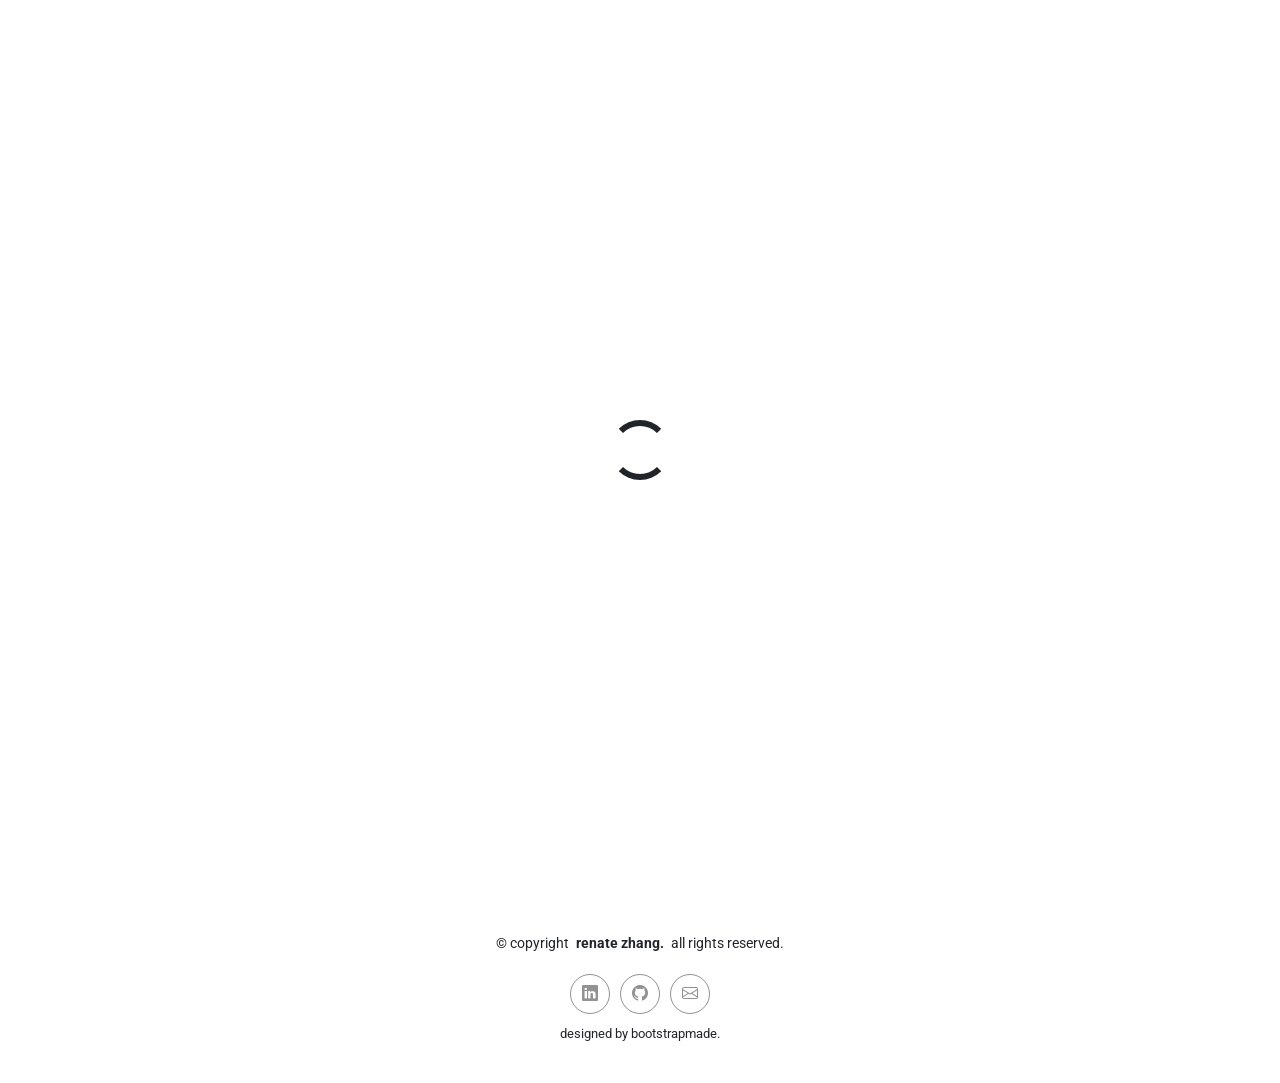
==== about.html @ 16c7cffd "removed unused logos" ====
<!DOCTYPE html>
<html lang="en">

<head>
  <meta charset="utf-8">
  <meta content="width=device-width, initial-scale=1.0" name="viewport">
  <title>about me.</title>
  <meta name="description" content="">
  <meta name="keywords" content="">

  <!-- Favicons -->
  <link href="assets/img/logo.png" rel="icon">

  <!-- Fonts -->
  <link href="https://fonts.googleapis.com" rel="preconnect">
  <link href="https://fonts.gstatic.com" rel="preconnect" crossorigin>
  <link
    href="https://fonts.googleapis.com/css2?family=Roboto:ital,wght@0,100;0,300;0,400;0,500;0,700;0,900;1,100;1,300;1,400;1,500;1,700;1,900&family=Lato:ital,wght@0,100;0,300;0,400;0,700;0,900;1,100;1,300;1,400;1,700;1,900&display=swap"
    rel="stylesheet">

  <!-- Vendor CSS Files -->
  <link href="assets/vendor/bootstrap/css/bootstrap.min.css" rel="stylesheet">
  <link href="assets/vendor/bootstrap-icons/bootstrap-icons.css" rel="stylesheet">
  <link href="assets/vendor/aos/aos.css" rel="stylesheet">
  <link href="assets/vendor/swiper/swiper-bundle.min.css" rel="stylesheet">
  <link href="assets/vendor/glightbox/css/glightbox.min.css" rel="stylesheet">

  <!-- Main CSS File -->
  <link href="assets/css/main.css" rel="stylesheet">

  <!-- =======================================================
  * Template Name: Active
  * Template URL: https://bootstrapmade.com/active-bootstrap-website-template/
  * Updated: Aug 07 2024 with Bootstrap v5.3.3
  * Author: BootstrapMade.com
  * License: https://bootstrapmade.com/license/
  ======================================================== -->
</head>

<body class="about-page">

  <header id="header" class="header d-flex align-items-center sticky-top">
    <div class="container-fluid container-xl position-relative d-flex align-items-center justify-content-between">

      <a href="index.html" class="logo d-flex align-items-center">
        <!-- Uncomment the line below if you also wish to use an image logo -->
        <img src="assets/img/logo.svg" alt="logo">
        <h1 class="sitename">renate zhang.</h1>
      </a>

      <nav id="navmenu" class="navmenu">
        <ul>
          <li><a href="index.html">portfolio.</a></li>
          <li><a href="about.html" class="active">about me.</a></li>
        </ul>
        <i class="mobile-nav-toggle d-xl-none bi bi-list"></i>
      </nav>

    </div>
  </header>


  <main class="main">

    <!-- About 2 Section -->
    <section id="about-2" class="about-2 section">

      <div class="container">
        <div class="content">
          <div class="row justify-content-center">
            <div class="col-sm-12 col-md-5 col-lg-4 col-xl-4 order-lg-2 offset-xl-1 mb-4">
              <div class="img-wrap text-center text-md-left" data-aos="fade-up" data-aos-delay="100">
                <div class="img">
                  <img src="assets/img/me.jpeg" alt="circle image" class="img-fluid">
                </div>
              </div>
            </div>

            <div class="offset-md-0 offset-lg-1 col-sm-12 col-md-5 col-lg-5 col-xl-4" data-aos="fade-up">
              <div class="px-3">
                <span class="content-subtitle"></span>
                <h2 class="content-title text-start">
                  about me.
                </h2>
                <p class="lead">
                  Hi, I am Renate Zhang.
                </p>
                <p>
                  I am a Master of Science student of
                  <a href="https://informatics.tuwien.ac.at/master/media-and-human-centered-computing/" target="_blank"
                    rel="noopener noreferrer">Media and Human-Centered Compuing </a>
                  at the
                  <a href="https://www.tuwien.at/" target="_blank" rel="noopener noreferrer">Technical University of
                    Vienna </a>
                  .
                </p>
                <p class="mb-3">
                  My
                  <a href="./assets/pdf/bachelor_thesis.pdf" download="bachelor_thesis_zhang" target="_blank"
                    rel="noopener noreferrer">bachelor's thesis </a>
                  explores the use of different locomotion techniques in virtual reality, such as walking, steering and
                  teleportation.
                  Currently I am working on my master's thesis
                  <a href="https://www.vr.tuwien.ac.at/topics/immersive-real-time-language-translator-for-augmented-reality/"
                    target="_blank" rel="noopener noreferrer">"Immersive Real-Time Language Translator for Augmented
                    Reality" </a>
                  .
                </p>
                <p>
                  <u>Email</u>: 
                  <a href="mailto: renate.zhang@outlook.com"
                    target="_blank" rel="noopener noreferrer">renate.zhang@outlook.com</a>
                </p>
                <p>
                  <u>LinkedIn</u>: 
                  <a href="https://www.linkedin.com/in/renate-zhang/"
                    target="_blank" rel="noopener noreferrer">Renate Zhang</a>
                </p>
                <p>
                  <u> GitHub</u>: 
                  <a href="https://github.com/basicasian"
                    target="_blank" rel="noopener noreferrer">basicasian</a>
                 </p>
                <p class="mt-5">
                  <a href="./assets/pdf/cv_zhang.pdf" download="cv_zhang" target="_blank" rel="noopener noreferrer"
                    class="btn-get-started">full resume</a>
                </p>
              </div>
            </div>
          </div>
        </div>
      </div>
    </section><!-- /About 2 Section -->


  </main>

  <footer id="footer" class="footer">

    <div class="container">
      <div class="copyright text-center ">
        <p>© <span>copyright</span> <strong class="px-1 sitename">renate zhang.</strong> <span>all rights
            reserved.</span></p>
      </div>
      <div class="social-links d-flex justify-content-center">
        <a href="https://www.linkedin.com/in/renate-zhang/"><i class="bi bi-linkedin"></i></a>
        <a href="https://github.com/basicasian"><i class="bi bi-github"></i></a>
        <a href="mailto: renate.zhang@outlook.com"><i class="bi bi-envelope"></i></a>
      </div>
      <div class="credits">
        <!-- All the links in the footer should remain intact. -->
        <!-- You can delete the links only if you've purchased the pro version. -->
        <!-- Licensing information: https://bootstrapmade.com/license/ -->
        <!-- Purchase the pro version with working PHP/AJAX contact form: [buy-url] -->
        designed by <a href="https://bootstrapmade.com/">bootstrapmade.</a>
      </div>
    </div>

  </footer>

  <!-- Scroll Top -->
  <a href="#" id="scroll-top" class="scroll-top d-flex align-items-center justify-content-center"><i
      class="bi bi-arrow-up-short"></i></a>

  <!-- Preloader -->
  <div id="preloader"></div>

  <!-- Vendor JS Files -->
  <script src="assets/vendor/bootstrap/js/bootstrap.bundle.min.js"></script>
  <script src="assets/vendor/php-email-form/validate.js"></script>
  <script src="assets/vendor/aos/aos.js"></script>
  <script src="assets/vendor/swiper/swiper-bundle.min.js"></script>
  <script src="assets/vendor/purecounter/purecounter_vanilla.js"></script>
  <script src="assets/vendor/glightbox/js/glightbox.min.js"></script>
  <script src="assets/vendor/imagesloaded/imagesloaded.pkgd.min.js"></script>
  <script src="assets/vendor/isotope-layout/isotope.pkgd.min.js"></script>

  <!-- Main JS File -->
  <script src="assets/js/main.js"></script>

</body>

</html>
---- assets/css/main.css ----
/**
* Template Name: Active
* Template URL: https://bootstrapmade.com/active-bootstrap-website-template/
* Updated: Aug 07 2024 with Bootstrap v5.3.3
* Author: BootstrapMade.com
* License: https://bootstrapmade.com/license/
*/

/*--------------------------------------------------------------
# Font & Color Variables
# Help: https://bootstrapmade.com/color-system/
--------------------------------------------------------------*/
/* Fonts */
:root {
  --default-font: "Roboto",  system-ui, -apple-system, "Segoe UI", Roboto, "Helvetica Neue", Arial, "Noto Sans", "Liberation Sans", sans-serif, "Apple Color Emoji", "Segoe UI Emoji", "Segoe UI Symbol", "Noto Color Emoji";
  --heading-font: "Roboto",  sans-serif;
  --nav-font: "Lato",  sans-serif;
}

/* Global Colors - The following color variables are used throughout the website. Updating them here will change the color scheme of the entire website */
:root { 
  --background-color: #ffffff; /* Background color for the entire website, including individual sections */
  --default-color: #212529; /* Default color used for the majority of the text content across the entire website */
  --heading-color: #000000; /* Color for headings, subheadings and title throughout the website */
  --accent-color: #212529; /* Accent color that represents your brand on the website. It's used for buttons, links, and other elements that need to stand out */
  --surface-color: #ffffff; /* The surface color is used as a background of boxed elements within sections, such as cards, icon boxes, or other elements that require a visual separation from the global background. */
  --contrast-color: #ffffff; /* Contrast color for text, ensuring readability against backgrounds of accent, heading, or default colors. */
}

/* Nav Menu Colors - The following color variables are used specifically for the navigation menu. They are separate from the global colors to allow for more customization options */
:root {
  --nav-color: #212529;  /* The default color of the main navmenu links */
  --nav-hover-color: #212529; /* Applied to main navmenu links when they are hovered over or active */
  --nav-mobile-background-color: #ffffff; /* Used as the background color for mobile navigation menu */
  --nav-dropdown-background-color: #ffffff; /* Used as the background color for dropdown items that appear when hovering over primary navigation items */
  --nav-dropdown-color: #212529; /* Used for navigation links of the dropdown items in the navigation menu. */
  --nav-dropdown-hover-color: #212529; /* Similar to --nav-hover-color, this color is applied to dropdown navigation links when they are hovered over. */
}

/* Color Presets - These classes override global colors when applied to any section or element, providing reuse of the sam color scheme. */

.light-background {
  --background-color: #f3f4f4;
  --surface-color: #ffffff;
}

.dark-background {
  --background-color: #060606;
  --default-color: #ffffff;
  --heading-color: #ffffff;
  --surface-color: #252525;
  --contrast-color: #ffffff;
}

/* Smooth scroll */
:root {
  scroll-behavior: smooth;
}

/*--------------------------------------------------------------
# General Styling & Shared Classes
--------------------------------------------------------------*/
body {
  color: var(--default-color);
  background-color: var(--background-color);
  font-family: var(--default-font);
}

a {
  color: var(--accent-color);
  text-decoration: none;
  transition: 0.3s;
}

a:hover {
  color: color-mix(in srgb, var(--accent-color), transparent 40%);
  text-decoration: none;
}

h1,
h2,
h3,
h4,
h5,
h6 {
  color: var(--heading-color);
  font-family: var(--heading-font);
}

/* PHP Email Form Messages
------------------------------*/
.php-email-form .error-message {
  display: none;
  background: #df1529;
  color: #ffffff;
  text-align: left;
  padding: 15px;
  margin-bottom: 24px;
  font-weight: 600;
}

.php-email-form .sent-message {
  display: none;
  color: #ffffff;
  background: #059652;
  text-align: center;
  padding: 15px;
  margin-bottom: 24px;
  font-weight: 600;
}

.php-email-form .loading {
  display: none;
  background: var(--surface-color);
  text-align: center;
  padding: 15px;
  margin-bottom: 24px;
}

.php-email-form .loading:before {
  content: "";
  display: inline-block;
  border-radius: 50%;
  width: 24px;
  height: 24px;
  margin: 0 10px -6px 0;
  border: 3px solid var(--accent-color);
  border-top-color: var(--surface-color);
  animation: php-email-form-loading 1s linear infinite;
}

@keyframes php-email-form-loading {
  0% {
    transform: rotate(0deg);
  }

  100% {
    transform: rotate(360deg);
  }
}

/*--------------------------------------------------------------
# Global Header
--------------------------------------------------------------*/
.header {
  color: var(--default-color);
  background-color: var(--background-color);
  padding: 10px 0;
  transition: all 0.5s;
  z-index: 997;
}

.header .logo {
  line-height: 1;
}

.header .logo img {
  max-height: 50px;
}

.header .logo h1 {
  font-size: 30px;
  margin: 0;
  font-weight: 300;
  color: var(--heading-color);
}

.scrolled .header {
  box-shadow: 0px 0 18px rgba(0, 0, 0, 0.1);
}

/*--------------------------------------------------------------
# Navigation Menu
--------------------------------------------------------------*/
/* Navmenu - Desktop */
@media (min-width: 1200px) {
  .navmenu {
    padding: 0;
  }

  .navmenu ul {
    margin: 0;
    padding: 0;
    display: flex;
    list-style: none;
    align-items: center;
  }

  .navmenu li {
    position: relative;
  }

  .navmenu a,
  .navmenu a:focus {
    color: var(--nav-color);
    padding: 18px 15px;
    font-size: 16px;
    font-family: var(--nav-font);
    font-weight: 400;
    display: flex;
    align-items: center;
    justify-content: space-between;
    white-space: nowrap;
    transition: 0.3s;
  }

  .navmenu a i,
  .navmenu a:focus i {
    font-size: 12px;
    line-height: 0;
    margin-left: 5px;
    transition: 0.3s;
  }

  .navmenu li:last-child a {
    padding-right: 0;
  }

  .navmenu li:hover>a,
  .navmenu .active,
  .navmenu .active:focus {
    color: var(--nav-hover-color);
  }

  .navmenu .dropdown ul {
    margin: 0;
    padding: 10px 0;
    background: var(--nav-dropdown-background-color);
    display: block;
    position: absolute;
    visibility: hidden;
    left: 14px;
    top: 130%;
    opacity: 0;
    transition: 0.3s;
    border-radius: 4px;
    z-index: 99;
    box-shadow: 0px 0px 30px rgba(0, 0, 0, 0.1);
  }

  .navmenu .dropdown ul li {
    min-width: 200px;
  }

  .navmenu .dropdown ul a {
    padding: 10px 20px;
    font-size: 15px;
    text-transform: none;
    color: var(--nav-dropdown-color);
  }

  .navmenu .dropdown ul a i {
    font-size: 12px;
  }

  .navmenu .dropdown ul a:hover,
  .navmenu .dropdown ul .active:hover,
  .navmenu .dropdown ul li:hover>a {
    color: var(--nav-dropdown-hover-color);
  }

  .navmenu .dropdown:hover>ul {
    opacity: 1;
    top: 100%;
    visibility: visible;
  }

  .navmenu .dropdown .dropdown ul {
    top: 0;
    left: -90%;
    visibility: hidden;
  }

  .navmenu .dropdown .dropdown:hover>ul {
    opacity: 1;
    top: 0;
    left: -100%;
    visibility: visible;
  }
}

/* Navmenu - Mobile */
@media (max-width: 1199px) {
  .mobile-nav-toggle {
    color: var(--nav-color);
    font-size: 28px;
    line-height: 0;
    margin-right: 10px;
    cursor: pointer;
    transition: color 0.3s;
  }

  .navmenu {
    padding: 0;
    z-index: 9997;
  }

  .navmenu ul {
    display: none;
    list-style: none;
    position: absolute;
    inset: 60px 20px 20px 20px;
    padding: 10px 0;
    margin: 0;
    border-radius: 6px;
    background-color: var(--nav-mobile-background-color);
    overflow-y: auto;
    transition: 0.3s;
    z-index: 9998;
    box-shadow: 0px 0px 30px rgba(0, 0, 0, 0.1);
  }

  .navmenu a,
  .navmenu a:focus {
    color: var(--nav-color);
    padding: 10px 20px;
    font-family: var(--nav-font);
    font-size: 17px;
    font-weight: 500;
    display: flex;
    align-items: center;
    justify-content: space-between;
    white-space: nowrap;
    transition: 0.3s;
  }

  .navmenu a i,
  .navmenu a:focus i {
    font-size: 12px;
    line-height: 0;
    margin-left: 5px;
    width: 30px;
    height: 30px;
    display: flex;
    align-items: center;
    justify-content: center;
    border-radius: 50%;
    transition: 0.3s;
    background-color: color-mix(in srgb, var(--accent-color), transparent 90%);
  }

  .navmenu a i:hover,
  .navmenu a:focus i:hover {
    background-color: var(--accent-color);
    color: var(--contrast-color);
  }

  .navmenu a:hover,
  .navmenu .active,
  .navmenu .active:focus {
    color: var(--nav-hover-color);
  }

  .navmenu .active i,
  .navmenu .active:focus i {
    background-color: var(--accent-color);
    color: var(--contrast-color);
    transform: rotate(180deg);
  }

  .navmenu .dropdown ul {
    position: static;
    display: none;
    z-index: 99;
    padding: 10px 0;
    margin: 10px 20px;
    background-color: var(--nav-dropdown-background-color);
    border: 1px solid color-mix(in srgb, var(--default-color), transparent 90%);
    box-shadow: none;
    transition: all 0.5s ease-in-out;
  }

  .navmenu .dropdown ul ul {
    background-color: rgba(33, 37, 41, 0.1);
  }

  .navmenu .dropdown ul a {
    color: var(--nav-dropdown-color);
  }

  .navmenu .dropdown ul a:hover,
  .navmenu .dropdown ul .active:hover,
  .navmenu .dropdown ul li:hover>a {
    color: var(--nav-dropdown-hover-color);
  }

  .navmenu .dropdown>.dropdown-active {
    display: block;
    background-color: rgba(33, 37, 41, 0.03);
  }

  .mobile-nav-active {
    overflow: hidden;
  }

  .mobile-nav-active .mobile-nav-toggle {
    color: #fff;
    position: absolute;
    font-size: 32px;
    top: 15px;
    right: 15px;
    margin-right: 0;
    z-index: 9999;
  }

  .mobile-nav-active .navmenu {
    position: fixed;
    overflow: hidden;
    inset: 0;
    background: rgba(33, 37, 41, 0.8);
    transition: 0.3s;
  }

  .mobile-nav-active .navmenu>ul {
    display: block;
  }
}

/*--------------------------------------------------------------
# Global Footer
--------------------------------------------------------------*/
.footer {
  color: var(--default-color);
  background-color: var(--background-color);
  font-size: 14px;
  padding: 40px 0;
  position: relative;
}

.footer .copyright p {
  margin-bottom: 0;
}

.footer .social-links {
  margin-top: 20px;
}

.footer .social-links a {
  display: flex;
  align-items: center;
  justify-content: center;
  width: 40px;
  height: 40px;
  border-radius: 50%;
  border: 1px solid color-mix(in srgb, var(--default-color), transparent 50%);
  font-size: 16px;
  color: color-mix(in srgb, var(--default-color), transparent 50%);
  margin: 0 5px;
  transition: 0.3s;
}

.footer .social-links a:hover {
  color: var(--accent-color);
  border-color: var(--accent-color);
}

.footer .credits {
  margin-top: 10px;
  font-size: 13px;
  text-align: center;
}

/*--------------------------------------------------------------
# Preloader
--------------------------------------------------------------*/
#preloader {
  position: fixed;
  inset: 0;
  z-index: 999999;
  overflow: hidden;
  background: var(--background-color);
  transition: all 0.6s ease-out;
}

#preloader:before {
  content: "";
  position: fixed;
  top: calc(50% - 30px);
  left: calc(50% - 30px);
  border: 6px solid #ffffff;
  border-color: var(--accent-color) transparent var(--accent-color) transparent;
  border-radius: 50%;
  width: 60px;
  height: 60px;
  animation: animate-preloader 1.5s linear infinite;
}

@keyframes animate-preloader {
  0% {
    transform: rotate(0deg);
  }

  100% {
    transform: rotate(360deg);
  }
}

/*--------------------------------------------------------------
# Scroll Top Button
--------------------------------------------------------------*/
.scroll-top {
  position: fixed;
  visibility: hidden;
  opacity: 0;
  right: 15px;
  bottom: 15px;
  z-index: 99999;
  background-color: var(--accent-color);
  width: 40px;
  height: 40px;
  border-radius: 4px;
  transition: all 0.4s;
}

.scroll-top i {
  font-size: 24px;
  color: var(--contrast-color);
  line-height: 0;
}

.scroll-top:hover {
  background-color: color-mix(in srgb, var(--accent-color), transparent 20%);
  color: var(--contrast-color);
}

.scroll-top.active {
  visibility: visible;
  opacity: 1;
}

/*--------------------------------------------------------------
# Disable aos animation delay on mobile devices
--------------------------------------------------------------*/
@media screen and (max-width: 768px) {
  [data-aos-delay] {
    transition-delay: 0 !important;
  }
}

/*--------------------------------------------------------------
# Global Page Titles & Breadcrumbs
--------------------------------------------------------------*/
.page-title {
  color: var(--default-color);
  background-color: var(--background-color);
  padding: 20px 0;
  position: relative;
}

.page-title h1 {
  font-size: 24px;
  font-weight: 300;
  margin: 0 0 5px 0;
}

.page-title .breadcrumbs ol {
  display: flex;
  flex-wrap: wrap;
  list-style: none;
  padding: 0;
  margin: 0;
  font-size: 14px;
  font-weight: 400;
}

.page-title .breadcrumbs ol li+li {
  padding-left: 10px;
}

.page-title .breadcrumbs ol li+li::before {
  content: "/";
  display: inline-block;
  padding-right: 10px;
  color: color-mix(in srgb, var(--default-color), transparent 70%);
}

/*--------------------------------------------------------------
# Global Sections
--------------------------------------------------------------*/
section,
.section {
  color: var(--default-color);
  background-color: var(--background-color);
  padding: 60px 0;
  scroll-margin-top: 100px;
  overflow: clip;
}

@media (max-width: 1199px) {

  section,
  .section {
    scroll-margin-top: 66px;
  }
}

/*--------------------------------------------------------------
# Global Section Titles
--------------------------------------------------------------*/
.section-title {
  text-align: center;
  padding-bottom: 60px;
  position: relative;
}

.section-title h2 {
  font-size: 22px;
  font-weight: 500;
  margin-bottom: 0;
}

.section-title p {
  font-size: 15px;
  margin-bottom: 10px;
}

/*--------------------------------------------------------------
# About Section
--------------------------------------------------------------*/
.about .btn-get-started {
  background-color: var(--accent-color);
  color: var(--contrast-color);
  border-radius: 30px;
  padding: 8px 30px;
  border: 2px solid transparent;
  transition: 0.3s all ease-in-out;
  font-size: 14px;
}

.about .btn-get-started:hover {
  border-color: var(--accent-color);
  background-color: transparent;
  color: var(--accent-color);
}

.about h1 {
  color: var(--heading-color);
  font-size: 30px;
}

.about p {
  line-height: 1.7;
  color: var(--default-color);
}

.about .swiper-pagination {
  position: absolute;
  bottom: 30px;
}

.about .swiper-pagination .swiper-pagination-bullet {
  margin: 0 5px;
  background: #ffffff;
  opacity: 0.3;
}

.about .swiper-pagination .swiper-pagination-bullet.swiper-pagination-bullet-active {
  background: var(--accent-color);
  opacity: 1;
}

.about .section-subtitle {
  font-size: 15px;
  margin-bottom: 10px;
  display: block;
  color: var(--default-color);
}

/*--------------------------------------------------------------
# About 2 Section
--------------------------------------------------------------*/
.about-2 .content {
  background-color: var(--surface-color);
  padding-top: 50px;
  padding-bottom: 50px;
}

.about-2 .content-subtitle {
  font-size: 15px;
  margin-bottom: 10px;
  display: block;
  color: var(--default-color);
}

.about-2 .content-title {
  color: var(--heading-color);
  font-size: 22px;
  margin-bottom: 30px;
}

.about-2 p {
  line-height: 1.7;
  color: var(--default-color);
}

.about-2 .btn-get-started {
  background-color: var(--accent-color);
  color: var(--contrast-color);
  border-radius: 30px;
  padding: 8px 30px;
  border: 2px solid transparent;
  transition: 0.3s all ease-in-out;
  font-size: 14px;
}

.about-2 .btn-get-started:hover {
  border-color: var(--accent-color);
  background-color: transparent;
  color: var(--accent-color);
}

.about-2 .lead {
  line-height: 1.6;
  font-size: 18px;
  font-weight: normal;
  color: var(--default-color);
}

/*--------------------------------------------------------------
# Services Section
--------------------------------------------------------------*/
.services {
  padding-top: 60px;
  padding-bottom: 60px;
}

.services .services-item .services-icon {
  color: var(--accent-color);
  margin-bottom: 20px;
}

.services .services-item .services-icon i {
  font-size: 48px;
}

.services .services-item h3 {
  font-size: 17px;
  font-weight: 400;
  color: var(--heading-color);
}

/*--------------------------------------------------------------
# Stats Section
--------------------------------------------------------------*/
.stats {
  padding-top: 60px;
}

.stats .content-subtitle {
  font-size: 15px;
  margin-bottom: 10px;
  display: block;
  color: var(--default-color);
}

.stats .lead {
  line-height: 1.6;
  font-size: 18px;
  font-weight: normal;
  color: var(--default-color);
}

.stats .content-title {
  color: var(--heading-color);
  font-size: 22px;
  margin-bottom: 30px;
}

.stats p {
  line-height: 1.7;
  color: var(--default-color);
}

.stats .btn-get-started {
  background-color: var(--accent-color);
  color: var(--contrast-color);
  border-radius: 30px;
  padding: 8px 30px;
  border: 2px solid transparent;
  transition: 0.3s all ease-in-out;
  font-size: 14px;
}

.stats .btn-get-started:hover {
  border-color: var(--accent-color);
  background-color: transparent;
  color: var(--accent-color);
}

.stats .count-numbers .number {
  font-size: 1.8rem;
  color: var(--heading-color);
  position: relative;
  display: block;
  padding-bottom: 7px;
  margin-bottom: 10px;
}

.stats .count-numbers .number:after {
  content: "";
  left: 0;
  bottom: 0;
  position: absolute;
  width: 20px;
  height: 2px;
  background: var(--accent-color);
}

/*--------------------------------------------------------------
# Blog Posts Section
--------------------------------------------------------------*/
.blog-posts .title-wrap {
  padding-bottom: 30px;
}

.blog-posts .content-subtitle {
  font-size: 15px;
  margin-bottom: 10px;
  display: block;
  color: var(--default-color);
}

.blog-posts .content-title {
  color: var(--heading-color);
  font-size: 22px;
  margin-bottom: 30px;
}

.blog-posts .post-entry .thumb {
  margin-bottom: 20px;
}

.blog-posts .post-entry .thumb img {
  transition: 0.3s all ease;
}

.blog-posts .post-entry .thumb:hover img {
  opacity: 0.8;
}

.blog-posts .post-entry .meta {
  font-size: 12px;
  margin-bottom: 20px;
}

.blog-posts .post-entry .meta .cat {
  text-transform: uppercase;
  font-weight: normal;
  color: var(--heading-color);
}

.blog-posts .post-entry .meta .date {
  color: color-mix(in srgb, var(--default-color), transparent 25%);
}

.blog-posts .post-entry .post-content {
  padding-left: 30px;
  padding-right: 30px;
}

.blog-posts .post-entry .post-content h3 {
  font-size: 18px;
  line-height: 1.2;
}

.blog-posts .post-entry .post-content h3 a {
  color: var(--heading-color);
}

.blog-posts .post-entry .post-content h3 a:hover {
  color: var(--accent-color);
}

.blog-posts .author .pic {
  flex: 0 0 50px;
  margin-right: 20px;
}

.blog-posts .author .author-name {
  line-height: 1.3;
}

.blog-posts .author .author-name strong {
  color: var(--heading-color);
  font-weight: normal;
}

.blog-posts .author .author-name span {
  font-size: 14px;
  color: color-mix(in srgb, var(--default-color), transparent 25%);
}

/*--------------------------------------------------------------
# Tabs Section
--------------------------------------------------------------*/
.tabs .service-item .service-icon {
  display: flex;
  align-items: center;
  justify-content: center;
  width: 40px;
  height: 40px;
  flex: 0 0 40px;
  border-radius: 4px;
  position: relative;
  color: var(--accent-color);
  background-color: color-mix(in srgb, var(--default-color), transparent 95%);
  margin-right: 20px;
  font-size: 16px;
}

.tabs .service-item .service-contents h3 {
  font-size: 16px;
  color: var(--heading-color);
}

.tabs .service-item.link {
  padding: 20px;
  margin-bottom: 10px;
  border-radius: 7px;
}

.tabs .service-item.link .service-contents {
  color: var(--default-color);
}

.tabs .service-item.link .service-contents *:last-child {
  margin-bottom: 0;
}

.tabs .service-item.link:hover {
  background: color-mix(in srgb, var(--default-color), transparent 96%);
}

.tabs .service-item.link:hover .service-icon {
  background-color: color-mix(in srgb, var(--default-color), transparent 90%);
  color: var(--default-color);
}

.tabs .service-item.link.active {
  background: var(--surface-color);
}

.tabs .service-item.link.active .service-icon {
  background-color: var(--accent-color);
  color: var(--contrast-color);
}

/*--------------------------------------------------------------
# Services 2 Section
--------------------------------------------------------------*/
.services-2 .content-subtitle {
  font-size: 15px;
  margin-bottom: 10px;
  display: block;
  color: var(--default-color);
}

.services-2 .content-title {
  color: var(--heading-color);
  font-size: 22px;
  margin-bottom: 30px;
}

.services-2 p {
  line-height: 1.7;
  color: var(--default-color);
}

.services-2 .lead {
  line-height: 1.6;
  font-size: 18px;
  font-weight: normal;
  color: var(--default-color);
}

.services-2 .btn-get-started {
  background-color: var(--accent-color);
  color: var(--contrast-color);
  border-radius: 30px;
  padding: 8px 30px;
  border: 2px solid transparent;
  transition: 0.3s all ease-in-out;
  font-size: 14px;
}

.services-2 .btn-get-started:hover {
  border-color: var(--accent-color);
  background-color: transparent;
  color: var(--accent-color);
}

.services-2 .services-item .services-icon {
  color: var(--accent-color);
  margin-bottom: 20px;
}

.services-2 .services-item .services-icon i {
  font-size: 48px;
}

.services-2 .services-item h3 {
  font-size: 17px;
  font-weight: 400;
  color: var(--heading-color);
}

/*--------------------------------------------------------------
# Pricing Section
--------------------------------------------------------------*/
.pricing .pricing-item {
  background-color: var(--surface-color);
  box-shadow: 0px 5px 90px rgba(0, 0, 0, 0.1);
  padding: 40px 20px;
  text-align: center;
  border-radius: 8px;
  position: relative;
  overflow: hidden;
}

.pricing .pricing-item h3 {
  padding: 15px;
  margin-top: 15px;
  font-size: 18px;
  font-weight: 600;
}

.pricing .pricing-item h4 {
  color: var(--accent-color);
  font-size: 42px;
  font-family: var(--default-font);
  font-weight: 500;
}

.pricing .pricing-item h4 sup {
  font-size: 20px;
  top: -15px;
  left: -3px;
}

.pricing .pricing-item h4 span {
  color: color-mix(in srgb, var(--default-color), transparent 40%);
  font-size: 16px;
  font-weight: 300;
}

.pricing .pricing-item ul {
  padding: 20px 0;
  list-style: none;
  text-align: center;
  line-height: 20px;
  font-size: 14px;
}

.pricing .pricing-item ul li {
  padding-bottom: 16px;
}

.pricing .pricing-item ul .na {
  color: color-mix(in srgb, var(--default-color), transparent 60%);
  text-decoration: line-through;
}

.pricing .pricing-item .btn-wrap {
  padding: 15px;
  text-align: center;
}

.pricing .pricing-item .btn-buy {
  color: var(--accent-color);
  background-color: transparent;
  border: 2px solid var(--accent-color);
  display: inline-block;
  padding: 10px 40px 12px 40px;
  border-radius: 50px;
  font-size: 14px;
  font-family: var(--heading-font);
  font-weight: 600;
  transition: 0.3s;
}

.pricing .pricing-item .btn-buy:hover {
  background: var(--accent-color);
  color: var(--contrast-color);
}

.pricing .recommended .btn-buy {
  background: var(--accent-color);
  color: var(--contrast-color);
}

.pricing .recommended .btn-buy:hover {
  background: color-mix(in srgb, var(--accent-color), transparent 20%);
  border-color: color-mix(in srgb, var(--accent-color), transparent 20%);
}

.pricing .recommended-badge {
  position: absolute;
  top: 20px;
  left: 50%;
  transform: translateX(-50%);
  z-index: 1;
  font-size: 13px;
  padding: 3px 25px 6px 25px;
  background: color-mix(in srgb, var(--accent-color), transparent 92%);
  color: var(--accent-color);
  border-radius: 50px;
}

/*--------------------------------------------------------------
# Faq Section
--------------------------------------------------------------*/
.faq .content-subtitle {
  font-size: 15px;
  margin-bottom: 10px;
  display: block;
  color: var(--default-color);
}

.faq .content-title {
  color: var(--heading-color);
  font-size: 22px;
  margin-bottom: 30px;
}

.faq p {
  line-height: 1.7;
  color: var(--default-color);
}

.faq .custom-accordion .accordion-item {
  background-color: var(--surface-color);
  margin-bottom: 0px;
  position: relative;
  border-radius: 0px;
  overflow: hidden;
}

.faq .custom-accordion .accordion-item .btn-link {
  display: block;
  width: 100%;
  padding: 15px 0;
  text-decoration: none;
  text-align: left;
  color: var(--default-color);
  border: none;
  padding-left: 40px;
  border-radius: 0;
  position: relative;
  background-color: color-mix(in srgb, var(--default-color), transparent 94%);
}

.faq .custom-accordion .accordion-item .btn-link:before {
  content: "\f282";
  display: inline-block;
  font-family: "bootstrap-icons" !important;
  font-style: normal;
  font-weight: normal !important;
  font-variant: normal;
  text-transform: none;
  line-height: 1;
  vertical-align: -0.125em;
  -webkit-font-smoothing: antialiased;
  position: absolute;
  top: 50%;
  transform: translateY(-50%);
  left: 15px;
}

.faq .custom-accordion .accordion-item .btn-link[aria-expanded=true] {
  color: var(--accent-color);
}

.faq .custom-accordion .accordion-item .btn-link[aria-expanded=true]:before {
  font-family: "bootstrap-icons" !important;
  content: "\f286";
  position: absolute;
  color: var(--accent-color);
  top: 50%;
  transform: translateY(-50%);
}

.faq .custom-accordion .accordion-item .accordion-body {
  padding: 20px 20px 20px 20px;
  color: var(--default-color);
}

/*--------------------------------------------------------------
# Testimonials Section
--------------------------------------------------------------*/
.testimonials p {
  line-height: 1.7;
  color: var(--default-color);
}

.testimonials .testimonial {
  max-width: 500px;
  text-align: center;
  margin-bottom: 30px;
}

.testimonials .testimonial .name {
  font-size: 18px;
  color: var(--heading-color);
}

.testimonials .testimonial .img-wrap img {
  margin: 0 auto;
  width: 70px;
  border-radius: 50%;
}

.testimonials .swiper-pagination {
  position: absolute;
  bottom: 0px;
}

.testimonials .swiper-pagination .swiper-pagination-bullet {
  margin: 0 5px;
  background-color: color-mix(in srgb, var(--default-color) 65%, transparent);
  opacity: 0.3;
}

.testimonials .swiper-pagination .swiper-pagination-bullet.swiper-pagination-bullet-active {
  background: var(--accent-color);
  opacity: 1;
}

/*--------------------------------------------------------------
# Portfolio Section
--------------------------------------------------------------*/
.portfolio .portfolio-filters-container {
  margin-bottom: 40px;
}

.portfolio .portfolio-filters {
  display: flex;
  justify-content: center;
  gap: 15px;
  flex-wrap: wrap;
  padding: 0;
  margin: 0;
  list-style: none;
}

.portfolio .portfolio-filters li {
  font-size: 15px;
  font-weight: 500;
  padding: 8px 20px;
  cursor: pointer;
  border-radius: 30px;
  background-color: color-mix(in srgb, var(--surface-color), transparent 50%);
  color: var(--default-color);
  transition: all 0.3s ease-in-out;
}

.portfolio .portfolio-filters li:hover {
  background-color: color-mix(in srgb, var(--accent-color), transparent 85%);
  color: var(--accent-color);
  transform: translateY(-2px);
}

.portfolio .portfolio-filters li.filter-active {
  background-color: var(--accent-color);
  color: var(--contrast-color);
}

.portfolio .portfolio-card {
  background-color: var(--surface-color);
  border-radius: 15px;
  overflow: hidden;
  box-shadow: 0 5px 25px rgba(0, 0, 0, 0.05);
  transition: all 0.3s ease-in-out;
}

.portfolio .portfolio-card:hover {
  transform: translateY(-10px);
  box-shadow: 0 8px 35px rgba(0, 0, 0, 0.1);
}

.portfolio .portfolio-card:hover .portfolio-overlay {
  opacity: 1;
  visibility: visible;
}

.portfolio .portfolio-card:hover .portfolio-overlay .portfolio-actions {
  transform: translateY(0);
}

.portfolio .portfolio-card .portfolio-image {
  position: relative;
  overflow: hidden;
  aspect-ratio: 16/10;
}

.portfolio .portfolio-card .portfolio-image img {
  width: 100%;
  height: 100%;
  object-fit: cover;
  transition: transform 0.6s ease-in-out;
}

.portfolio .portfolio-card .portfolio-overlay {
  position: absolute;
  top: 0;
  left: 0;
  width: 100%;
  height: 100%;
  background: linear-gradient(to top, rgba(0, 0, 0, 0.7), transparent);
  opacity: 0;
  visibility: hidden;
  transition: all 0.4s ease-in-out;
  display: flex;
  align-items: flex-end;
  padding: 20px;
}

.portfolio .portfolio-card .portfolio-overlay .portfolio-actions {
  transform: translateY(20px);
  transition: all 0.4s ease-in-out;
  display: flex;
  gap: 15px;
}

.portfolio .portfolio-card .portfolio-overlay .portfolio-actions a {
  width: 45px;
  height: 45px;
  background-color: var(--surface-color);
  border-radius: 50%;
  display: flex;
  align-items: center;
  justify-content: center;
  color: var(--accent-color);
  font-size: 20px;
  transition: all 0.3s ease;
}

.portfolio .portfolio-card .portfolio-overlay .portfolio-actions a:hover {
  background-color: var(--accent-color);
  color: var(--contrast-color);
  transform: scale(1.1);
}

.portfolio .portfolio-card .portfolio-content {
  padding: 25px;
}

.portfolio .portfolio-card .portfolio-content .category {
  font-size: 14px;
  color: var(--accent-color);
  text-transform: uppercase;
  letter-spacing: 1px;
  font-weight: 500;
  display: block;
  margin-bottom: 10px;
}

.portfolio .portfolio-card .portfolio-content h3 {
  font-size: 20px;
  margin: 0 0 15px;
  font-weight: 600;
  transition: color 0.3s ease;
}

.portfolio .portfolio-card .portfolio-content h3:hover {
  color: var(--accent-color);
}

.portfolio .portfolio-card .portfolio-content p {
  font-size: 15px;
  color: color-mix(in srgb, var(--default-color), transparent 30%);
  margin: 0;
  line-height: 1.6;
}

@media (max-width: 768px) {
  .portfolio .portfolio-filters li {
    font-size: 14px;
    padding: 6px 15px;
  }

  .portfolio .portfolio-card .portfolio-content {
    padding: 20px;
  }

  .portfolio .portfolio-card .portfolio-content h3 {
    font-size: 18px;
  }

  .portfolio .portfolio-card .portfolio-content p {
    font-size: 14px;
  }
}

/*--------------------------------------------------------------
# Portfolio Details Section
--------------------------------------------------------------*/
.portfolio-details .portfolio-details-slider img {
  width: 50%;
  display: block;
  margin-left: auto;
  margin-right: auto;
}

.portfolio-details .swiper-wrapper {
  height: auto;
}

.portfolio-details .swiper-button-prev,
.portfolio-details .swiper-button-next {
  width: 48px;
  height: 48px;
}

.portfolio-details .swiper-button-prev:after,
.portfolio-details .swiper-button-next:after {
  color: rgba(255, 255, 255, 0.8);
  background-color: rgba(0, 0, 0, 0.15);
  font-size: 24px;
  border-radius: 50%;
  width: 48px;
  height: 48px;
  display: flex;
  align-items: center;
  justify-content: center;
  transition: 0.3s;
}

.portfolio-details .swiper-button-prev:hover:after,
.portfolio-details .swiper-button-next:hover:after {
  background-color: rgba(0, 0, 0, 0.3);
}

@media (max-width: 575px) {

  .portfolio-details .swiper-button-prev,
  .portfolio-details .swiper-button-next {
    display: none;
  }
}

.portfolio-details .swiper-pagination {
  margin-top: 20px;
  position: relative;
}

.portfolio-details .swiper-pagination .swiper-pagination-bullet {
  width: 10px;
  height: 10px;
  background-color: color-mix(in srgb, var(--default-color), transparent 85%);
  opacity: 1;
}

.portfolio-details .swiper-pagination .swiper-pagination-bullet-active {
  background-color: var(--accent-color);
}

.portfolio-details .portfolio-info h3 {
  font-size: 22px;
  font-weight: 700;
  margin-bottom: 20px;
  padding-bottom: 20px;
  position: relative;
}

.portfolio-details .portfolio-info h3:after {
  content: "";
  position: absolute;
  display: block;
  width: 50px;
  height: 3px;
  background: var(--accent-color);
  left: 0;
  bottom: 0;
}

.portfolio-details .portfolio-info ul {
  list-style: none;
  padding: 0;
  font-size: 15px;
}

.portfolio-details .portfolio-info ul li {
  display: flex;
  flex-direction: column;
  padding-bottom: 15px;
}

.portfolio-details .portfolio-info ul strong {
  text-transform: uppercase;
  font-weight: 400;
  color: color-mix(in srgb, var(--default-color), transparent 50%);
  font-size: 14px;
}

.portfolio-details .portfolio-info .btn-visit {
  padding: 8px 40px;
  background: var(--accent-color);
  color: var(--contrast-color);
  border-radius: 50px;
  transition: 0.3s;
}

.portfolio-details .portfolio-info .btn-visit:hover {
  background: color-mix(in srgb, var(--accent-color), transparent 20%);
}

.portfolio-details .portfolio-description h2 {
  font-size: 26px;
  font-weight: 700;
  margin-bottom: 20px;
}

.portfolio-details .portfolio-description p {
  padding: 0;
}

.portfolio-details .portfolio-description .testimonial-item {
  padding: 30px 30px 0 30px;
  position: relative;
  background: color-mix(in srgb, var(--default-color), transparent 97%);
  margin-bottom: 50px;
}

.portfolio-details .portfolio-description .testimonial-item .testimonial-img {
  width: 90px;
  border-radius: 50px;
  border: 6px solid var(--background-color);
  float: left;
  margin: 0 10px 0 0;
}

.portfolio-details .portfolio-description .testimonial-item h3 {
  font-size: 18px;
  font-weight: bold;
  margin: 15px 0 5px 0;
  padding-top: 20px;
}

.portfolio-details .portfolio-description .testimonial-item h4 {
  font-size: 14px;
  color: #6c757d;
  margin: 0;
}

.portfolio-details .portfolio-description .testimonial-item .quote-icon-left,
.portfolio-details .portfolio-description .testimonial-item .quote-icon-right {
  color: color-mix(in srgb, var(--accent-color), transparent 50%);
  font-size: 26px;
  line-height: 0;
}

.portfolio-details .portfolio-description .testimonial-item .quote-icon-left {
  display: inline-block;
  left: -5px;
  position: relative;
}

.portfolio-details .portfolio-description .testimonial-item .quote-icon-right {
  display: inline-block;
  right: -5px;
  position: relative;
  top: 10px;
  transform: scale(-1, -1);
}

.portfolio-details .portfolio-description .testimonial-item p {
  font-style: italic;
  margin: 0 0 15px 0 0 0;
  padding: 0;
}

/*--------------------------------------------------------------
# Team Section
--------------------------------------------------------------*/
.team .team h3 {
  font-size: 20px;
}

.team .team h3 a {
  color: var(--heading-color);
}

.team .team .pic {
  margin-bottom: 30px;
}

.team .team .pic img {
  border-radius: 4px;
}

.team .team .position {
  display: block;
  margin-bottom: 20px;
  font-size: 14px;
  color: color-mix(in srgb, var(--heading-color), transparent 30%);
}

.team p {
  line-height: 1.7;
  color: var(--default-color);
}

.team .more {
  position: relative;
  padding-right: 30px;
  display: inline-block;
}

.team .more span {
  position: absolute;
  top: 50%;
  right: 0;
  font-size: 16px;
  transform: translateY(-50%);
  width: 20px;
  height: 20px;
  background: transparent;
  color: var(--contrast-color);
  line-height: 1.6;
  text-align: center;
  transition: 0.3s all ease;
}

.team .more span:before {
  position: absolute;
  top: 50%;
  left: 50%;
  transform: translate(-50%, -50%);
}

.team .more:hover {
  color: var(--contrast-color);
}

.team .more:hover span {
  background: var(--accent-color);
}

.team .more.dark {
  color: var(--default-color);
}

.team .more.dark>span {
  color: var(--default-color);
}

.team .more.dark:hover {
  color: var(--accent-color);
}

.team .more.dark:hover span {
  color: var(--contrast-color);
  background: var(--accent-color);
}

.team .swiper-wrapper {
  height: auto;
}

.team .slider-nav a {
  width: 40px;
  height: 40px;
  position: relative;
  background: var(--accent-color);
  border-radius: 4px;
  transition: 0.2s all ease;
  display: flex;
  align-items: center;
  justify-content: center;
}

.team .slider-nav a i {
  color: var(--contrast-color);
}

.team .slider-nav a:hover {
  background-color: color-mix(in srgb, var(--accent-color) 90%, white 15%);
}

.team .slider-nav a:first-child {
  margin-right: 5px;
}

/*--------------------------------------------------------------
# Blog Posts 2 Section
--------------------------------------------------------------*/
.blog-posts-2 article {
  height: 100%;
}

.blog-posts-2 .post-img {
  max-height: 440px;
  overflow: hidden;
}

.blog-posts-2 .title {
  font-size: 20px;
  font-weight: 700;
  padding: 0;
  margin: 5px 0;
}

.blog-posts-2 .title a {
  color: var(--heading-color);
  transition: 0.3s;
}

.blog-posts-2 .title a:hover {
  color: var(--accent-color);
}

.blog-posts-2 .meta-top {
  margin-top: 10px;
  color: color-mix(in srgb, var(--default-color), transparent 40%);
}

.blog-posts-2 .meta-top ul {
  display: flex;
  flex-wrap: wrap;
  list-style: none;
  align-items: center;
  padding: 0;
  margin: 0;
}

.blog-posts-2 .meta-top i {
  font-size: 24px;
  line-height: 0;
  color: color-mix(in srgb, var(--default-color), transparent 50%);
}

.blog-posts-2 .meta-top a {
  color: color-mix(in srgb, var(--default-color), transparent 40%);
  font-size: 14px;
  display: inline-block;
  line-height: 1;
}

/*--------------------------------------------------------------
# Blog Pagination Section
--------------------------------------------------------------*/
.blog-pagination {
  padding-top: 0;
  color: color-mix(in srgb, var(--default-color), transparent 40%);
}

.blog-pagination ul {
  display: flex;
  padding: 0;
  margin: 0;
  list-style: none;
}

.blog-pagination li {
  margin: 0 5px;
  transition: 0.3s;
}

.blog-pagination li a {
  color: color-mix(in srgb, var(--default-color), transparent 40%);
  padding: 7px 16px;
  display: flex;
  align-items: center;
  justify-content: center;
}

.blog-pagination li a.active,
.blog-pagination li a:hover {
  background: var(--accent-color);
  color: var(--contrast-color);
}

.blog-pagination li a.active a,
.blog-pagination li a:hover a {
  color: var(--contrast-color);
}

/*--------------------------------------------------------------
# Blog Details Section
--------------------------------------------------------------*/
.blog-details {
  padding-bottom: 30px;
}

.blog-details .article {
  background-color: var(--surface-color);
  padding: 30px;
  box-shadow: 0 4px 16px rgba(0, 0, 0, 0.1);
}

.blog-details .post-img {
  margin: -30px -30px 20px -30px;
  overflow: hidden;
}

.blog-details .title {
  color: var(--heading-color);
  font-size: 28px;
  font-weight: 700;
  padding: 0;
  margin: 30px 0;
}

.blog-details .content {
  margin-top: 20px;
}

.blog-details .content h3 {
  font-size: 22px;
  margin-top: 30px;
  font-weight: bold;
}

.blog-details .content blockquote {
  overflow: hidden;
  background-color: color-mix(in srgb, var(--default-color), transparent 95%);
  padding: 60px;
  position: relative;
  text-align: center;
  margin: 20px 0;
}

.blog-details .content blockquote p {
  color: var(--default-color);
  line-height: 1.6;
  margin-bottom: 0;
  font-style: italic;
  font-weight: 500;
  font-size: 22px;
}

.blog-details .content blockquote:after {
  content: "";
  position: absolute;
  left: 0;
  top: 0;
  bottom: 0;
  width: 3px;
  background-color: var(--accent-color);
  margin-top: 20px;
  margin-bottom: 20px;
}

.blog-details .meta-top {
  margin-top: 20px;
  color: color-mix(in srgb, var(--default-color), transparent 40%);
}

.blog-details .meta-top ul {
  display: flex;
  flex-wrap: wrap;
  list-style: none;
  align-items: center;
  padding: 0;
  margin: 0;
}

.blog-details .meta-top ul li+li {
  padding-left: 20px;
}

.blog-details .meta-top i {
  font-size: 16px;
  margin-right: 8px;
  line-height: 0;
  color: color-mix(in srgb, var(--default-color), transparent 40%);
}

.blog-details .meta-top a {
  color: color-mix(in srgb, var(--default-color), transparent 40%);
  font-size: 14px;
  display: inline-block;
  line-height: 1;
}

.blog-details .meta-bottom {
  padding-top: 10px;
  border-top: 1px solid color-mix(in srgb, var(--default-color), transparent 90%);
}

.blog-details .meta-bottom i {
  color: color-mix(in srgb, var(--default-color), transparent 40%);
  display: inline;
}

.blog-details .meta-bottom a {
  color: color-mix(in srgb, var(--default-color), transparent 40%);
  transition: 0.3s;
}

.blog-details .meta-bottom a:hover {
  color: var(--accent-color);
}

.blog-details .meta-bottom .cats {
  list-style: none;
  display: inline;
  padding: 0 20px 0 0;
  font-size: 14px;
}

.blog-details .meta-bottom .cats li {
  display: inline-block;
}

.blog-details .meta-bottom .tags {
  list-style: none;
  display: inline;
  padding: 0;
  font-size: 14px;
}

.blog-details .meta-bottom .tags li {
  display: inline-block;
}

.blog-details .meta-bottom .tags li+li::before {
  padding-right: 6px;
  color: var(--default-color);
  content: ",";
}

.blog-details .meta-bottom .share {
  font-size: 16px;
}

.blog-details .meta-bottom .share i {
  padding-left: 5px;
}

/*--------------------------------------------------------------
# Blog Comments Section
--------------------------------------------------------------*/
.blog-comments {
  padding: 10px 0;
}

.blog-comments .comments-count {
  font-weight: bold;
}

.blog-comments .comment {
  margin-top: 30px;
  position: relative;
}

.blog-comments .comment .comment-img {
  margin-right: 14px;
}

.blog-comments .comment .comment-img img {
  width: 60px;
}

.blog-comments .comment h5 {
  font-size: 16px;
  margin-bottom: 2px;
}

.blog-comments .comment h5 a {
  font-weight: bold;
  color: var(--default-color);
  transition: 0.3s;
}

.blog-comments .comment h5 a:hover {
  color: var(--accent-color);
}

.blog-comments .comment h5 .reply {
  padding-left: 10px;
  color: color-mix(in srgb, var(--default-color), transparent 20%);
}

.blog-comments .comment h5 .reply i {
  font-size: 20px;
}

.blog-comments .comment time {
  display: block;
  font-size: 14px;
  color: color-mix(in srgb, var(--default-color), transparent 40%);
  margin-bottom: 5px;
}

.blog-comments .comment.comment-reply {
  padding-left: 40px;
}

/*--------------------------------------------------------------
# Comment Form Section
--------------------------------------------------------------*/
.comment-form {
  padding-top: 10px;
}

.comment-form form {
  background-color: var(--surface-color);
  margin-top: 30px;
  padding: 30px;
  box-shadow: 0 4px 16px rgba(0, 0, 0, 0.1);
}

.comment-form form h4 {
  font-weight: bold;
  font-size: 22px;
}

.comment-form form p {
  font-size: 14px;
}

.comment-form form input {
  background-color: var(--surface-color);
  color: var(--default-color);
  border: 1px solid color-mix(in srgb, var(--default-color), transparent 70%);
  font-size: 14px;
  border-radius: 4px;
  padding: 10px 10px;
}

.comment-form form input:focus {
  color: var(--default-color);
  background-color: var(--surface-color);
  box-shadow: none;
  border-color: var(--accent-color);
}

.comment-form form input::placeholder {
  color: color-mix(in srgb, var(--default-color), transparent 50%);
}

.comment-form form textarea {
  background-color: var(--surface-color);
  color: var(--default-color);
  border: 1px solid color-mix(in srgb, var(--default-color), transparent 70%);
  border-radius: 4px;
  padding: 10px 10px;
  font-size: 14px;
  height: 120px;
}

.comment-form form textarea:focus {
  color: var(--default-color);
  box-shadow: none;
  border-color: var(--accent-color);
  background-color: var(--surface-color);
}

.comment-form form textarea::placeholder {
  color: color-mix(in srgb, var(--default-color), transparent 50%);
}

.comment-form form .form-group {
  margin-bottom: 25px;
}

.comment-form form .btn-primary {
  border-radius: 4px;
  padding: 10px 20px;
  border: 0;
  background-color: var(--accent-color);
  color: var(--contrast-color);
}

.comment-form form .btn-primary:hover {
  color: var(--contrast-color);
  background-color: color-mix(in srgb, var(--accent-color), transparent 20%);
}

/*--------------------------------------------------------------
# Contact Section
--------------------------------------------------------------*/
.contact .info {
  background-color: var(--surface-color);
  padding: 40px;
  box-shadow: 0px 2px 15px rgba(0, 0, 0, 0.1);
  overflow: hidden;
}

.contact .info h3 {
  font-weight: 600;
  font-size: 24px;
}

.contact .info p {
  color: color-mix(in srgb, var(--default-color), transparent 40%);
  margin-bottom: 30px;
  font-size: 15px;
}

.contact .info-item+.info-item {
  padding-top: 20px;
  margin-top: 20px;
  border-top: 1px solid color-mix(in srgb, var(--default-color), transparent 90%);
}

.contact .info-item i {
  font-size: 24px;
  color: var(--accent-color);
  transition: all 0.3s ease-in-out;
  margin-right: 20px;
}

.contact .info-item h4 {
  padding: 0;
  font-size: 18px;
  line-height: 24px;
  font-weight: 600;
  margin-bottom: 5px;
}

.contact .info-item p {
  padding: 0;
  margin-bottom: 0;
  font-size: 14px;
  color: color-mix(in srgb, var(--default-color), transparent 40%);
}

.contact .php-email-form {
  width: 100%;
}

.contact .php-email-form .form-group {
  padding-bottom: 8px;
}

.contact .php-email-form input[type=text],
.contact .php-email-form input[type=email],
.contact .php-email-form textarea {
  color: var(--default-color);
  background-color: var(--surface-color);
  border-radius: 0px;
  box-shadow: none;
  font-size: 14px;
  border-color: color-mix(in srgb, var(--default-color), transparent 80%);
}

.contact .php-email-form input[type=text]:focus,
.contact .php-email-form input[type=email]:focus,
.contact .php-email-form textarea:focus {
  border-color: var(--accent-color);
}

.contact .php-email-form input[type=text]::placeholder,
.contact .php-email-form input[type=email]::placeholder,
.contact .php-email-form textarea::placeholder {
  color: color-mix(in srgb, var(--default-color), transparent 70%);
}

.contact .php-email-form input[type=text],
.contact .php-email-form input[type=email] {
  height: 48px;
  padding: 10px 15px;
}

.contact .php-email-form textarea {
  padding: 10px 12px;
  height: 290px;
}

.contact .php-email-form button[type=submit] {
  background: var(--accent-color);
  color: var(--contrast-color);
  border: 0;
  padding: 13px 50px;
  transition: 0.4s;
  border-radius: 4px;
}

.contact .php-email-form button[type=submit]:hover {
  background: color-mix(in srgb, var(--accent-color) 90%, black 15%);
}

/*--------------------------------------------------------------
# Widgets
--------------------------------------------------------------*/
.widgets-container {
  margin: 60px 0 30px 0;
}

.widget-title {
  color: var(--heading-color);
  font-size: 20px;
  font-weight: 600;
  padding: 0 0 0 10px;
  margin: 0 0 20px 0;
  border-left: 4px solid var(--accent-color);
}

.widget-item {
  margin-bottom: 30px;
  background-color: color-mix(in srgb, var(--default-color), transparent 98%);
  border: 1px solid color-mix(in srgb, var(--default-color), transparent 90%);
  padding: 30px;
  border-radius: 5px;
}

.widget-item:last-child {
  margin-bottom: 0;
}

.blog-author-widget img {
  max-width: 160px;
}

.blog-author-widget h4 {
  font-weight: 600;
  font-size: 24px;
  margin: 15px 0 0 0;
  padding: 0;
  color: color-mix(in srgb, var(--default-color), transparent 20%);
}

.blog-author-widget .social-links {
  margin: 5px 0;
}

.blog-author-widget .social-links a {
  color: color-mix(in srgb, var(--default-color), transparent 60%);
  margin: 0 3px;
  font-size: 18px;
}

.blog-author-widget .social-links a:hover {
  color: var(--accent-color);
}

.blog-author-widget p {
  font-style: italic;
  color: color-mix(in srgb, var(--default-color), transparent 30%);
  margin: 10px 0 0 0;
}

.search-widget form {
  background: var(--background-color);
  border: 1px solid color-mix(in srgb, var(--default-color), transparent 75%);
  padding: 3px 10px;
  position: relative;
  border-radius: 50px;
  transition: 0.3s;
}

.search-widget form input[type=text] {
  border: 0;
  padding: 4px 10px;
  border-radius: 4px;
  width: calc(100% - 40px);
  background-color: var(--background-color);
  color: var(--default-color);
}

.search-widget form input[type=text]:focus {
  outline: none;
}

.search-widget form button {
  background: none;
  color: var(--default-color);
  position: absolute;
  top: 0;
  right: 0;
  bottom: 0;
  border: 0;
  font-size: 16px;
  padding: 0 16px;
  transition: 0.3s;
  line-height: 0;
}

.search-widget form button i {
  line-height: 0;
}

.search-widget form button:hover {
  color: var(--accent-color);
}

.search-widget form:is(:focus-within) {
  border-color: var(--accent-color);
}

.recent-posts-widget .post-item {
  display: flex;
  flex-direction: column;
  margin-bottom: 20px;
}

.recent-posts-widget .post-item:last-child {
  margin-bottom: 0;
}

.recent-posts-widget .post-item h4 {
  font-size: 16px;
  font-weight: 600;
  margin-bottom: 5px;
}

.recent-posts-widget .post-item h4 a {
  color: var(--default-color);
  transition: 0.3s;
}

.recent-posts-widget .post-item h4 a:hover {
  color: var(--accent-color);
}

.recent-posts-widget .post-item time {
  display: block;
  font-style: italic;
  font-size: 14px;
  color: color-mix(in srgb, var(--default-color), transparent 50%);
}

.tags-widget ul {
  list-style: none;
  padding: 0;
  margin: 0;
}

.tags-widget ul li {
  display: inline-block;
}

.tags-widget ul a {
  background-color: color-mix(in srgb, var(--default-color), transparent 94%);
  color: color-mix(in srgb, var(--default-color), transparent 30%);
  border-radius: 50px;
  font-size: 14px;
  padding: 5px 15px;
  margin: 0 6px 8px 0;
  display: inline-block;
  transition: 0.3s;
}

.tags-widget ul a:hover {
  background: var(--accent-color);
  color: var(--contrast-color);
}

.tags-widget ul a span {
  padding-left: 5px;
  color: color-mix(in srgb, var(--default-color), transparent 60%);
  font-size: 14px;
}
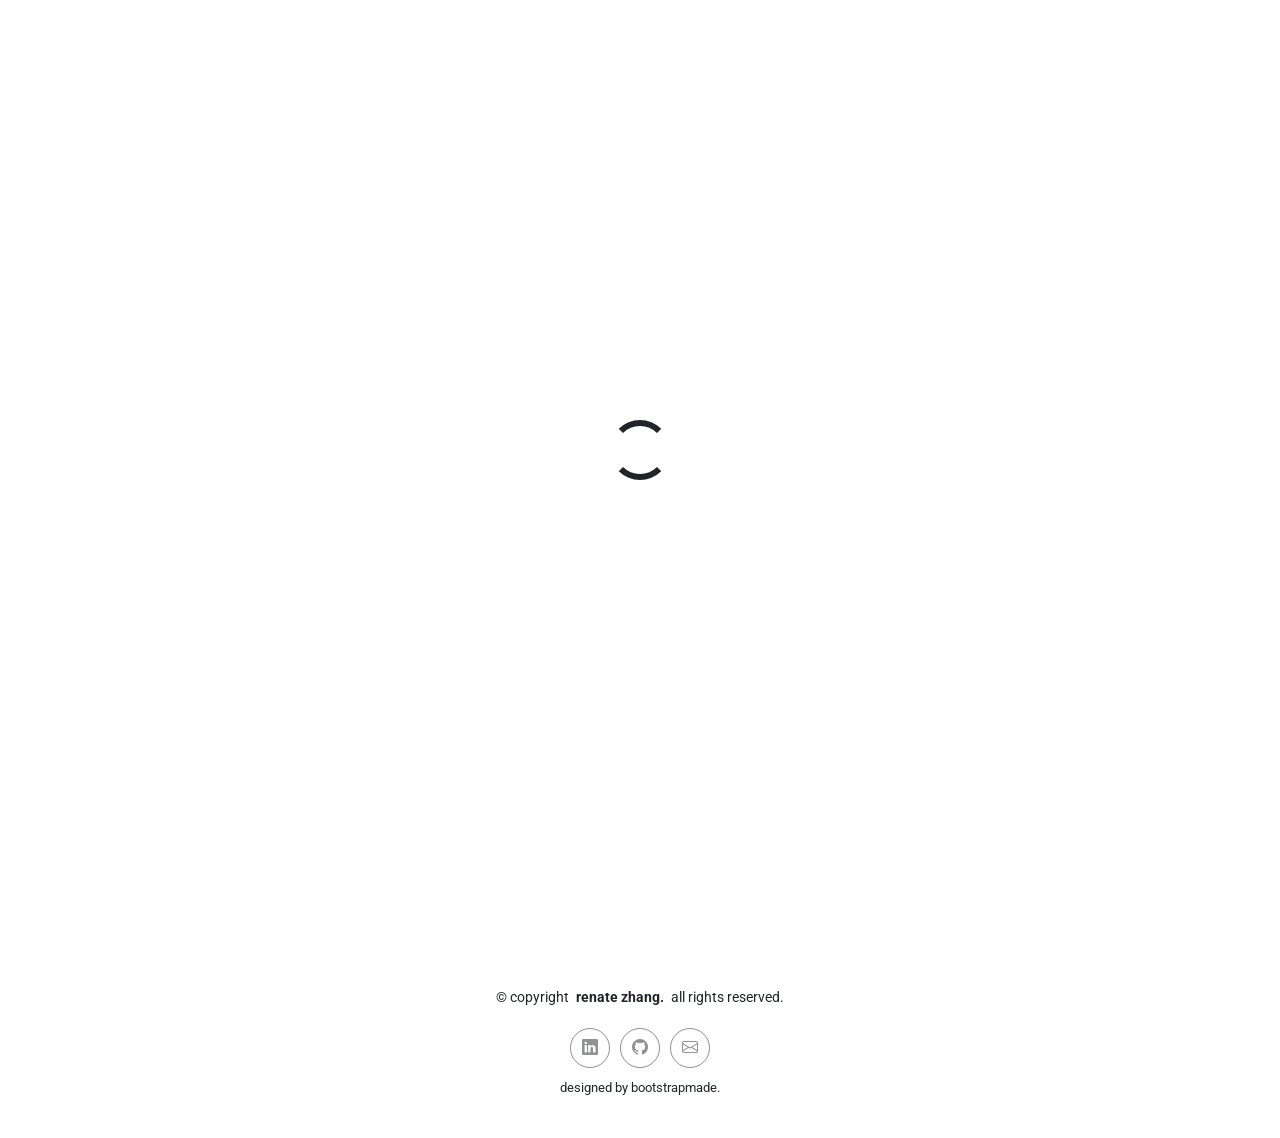
==== commit d7f36d17: "updated about me" ====
--- a/about.html
+++ b/about.html
@@ -91,8 +91,7 @@
                     rel="noopener noreferrer">Media and Human-Centered Compuing </a>
                   at the
                   <a href="https://www.tuwien.at/" target="_blank" rel="noopener noreferrer">Technical University of
-                    Vienna </a>
-                  .
+                    Vienna</a>. I’m interested in virtual reality, augmented reality and human-computer interaction. 
                 </p>
                 <p class="mb-3">
                   My
@@ -100,26 +99,31 @@
                     rel="noopener noreferrer">bachelor's thesis </a>
                   explores the use of different locomotion techniques in virtual reality, such as walking, steering and
                   teleportation.
-                  Currently I am working on my master's thesis
+                  Currently, I am working on my master's thesis
                   <a href="https://www.vr.tuwien.ac.at/topics/immersive-real-time-language-translator-for-augmented-reality/"
                     target="_blank" rel="noopener noreferrer">"Immersive Real-Time Language Translator for Augmented
-                    Reality" </a>
-                  .
+                    Reality"</a>.
                 </p>
                 <p>
-                  <u>Email</u>: 
-                  <a href="mailto: renate.zhang@outlook.com"
+                  Email: 
+                  <u>
+                    <a href="mailto: renate.zhang@outlook.com"
                     target="_blank" rel="noopener noreferrer">renate.zhang@outlook.com</a>
+                  </u>
                 </p>
                 <p>
-                  <u>LinkedIn</u>: 
-                  <a href="https://www.linkedin.com/in/renate-zhang/"
+                  LinkedIn: 
+                  <u>
+                    <a href="https://www.linkedin.com/in/renate-zhang/"
                     target="_blank" rel="noopener noreferrer">Renate Zhang</a>
+                  </u>
                 </p>
                 <p>
-                  <u> GitHub</u>: 
-                  <a href="https://github.com/basicasian"
+                  GitHub: 
+                  <u>
+                    <a href="https://github.com/basicasian"
                     target="_blank" rel="noopener noreferrer">basicasian</a>
+                  </u>
                  </p>
                 <p class="mt-5">
                   <a href="./assets/pdf/cv_zhang.pdf" download="cv_zhang" target="_blank" rel="noopener noreferrer"
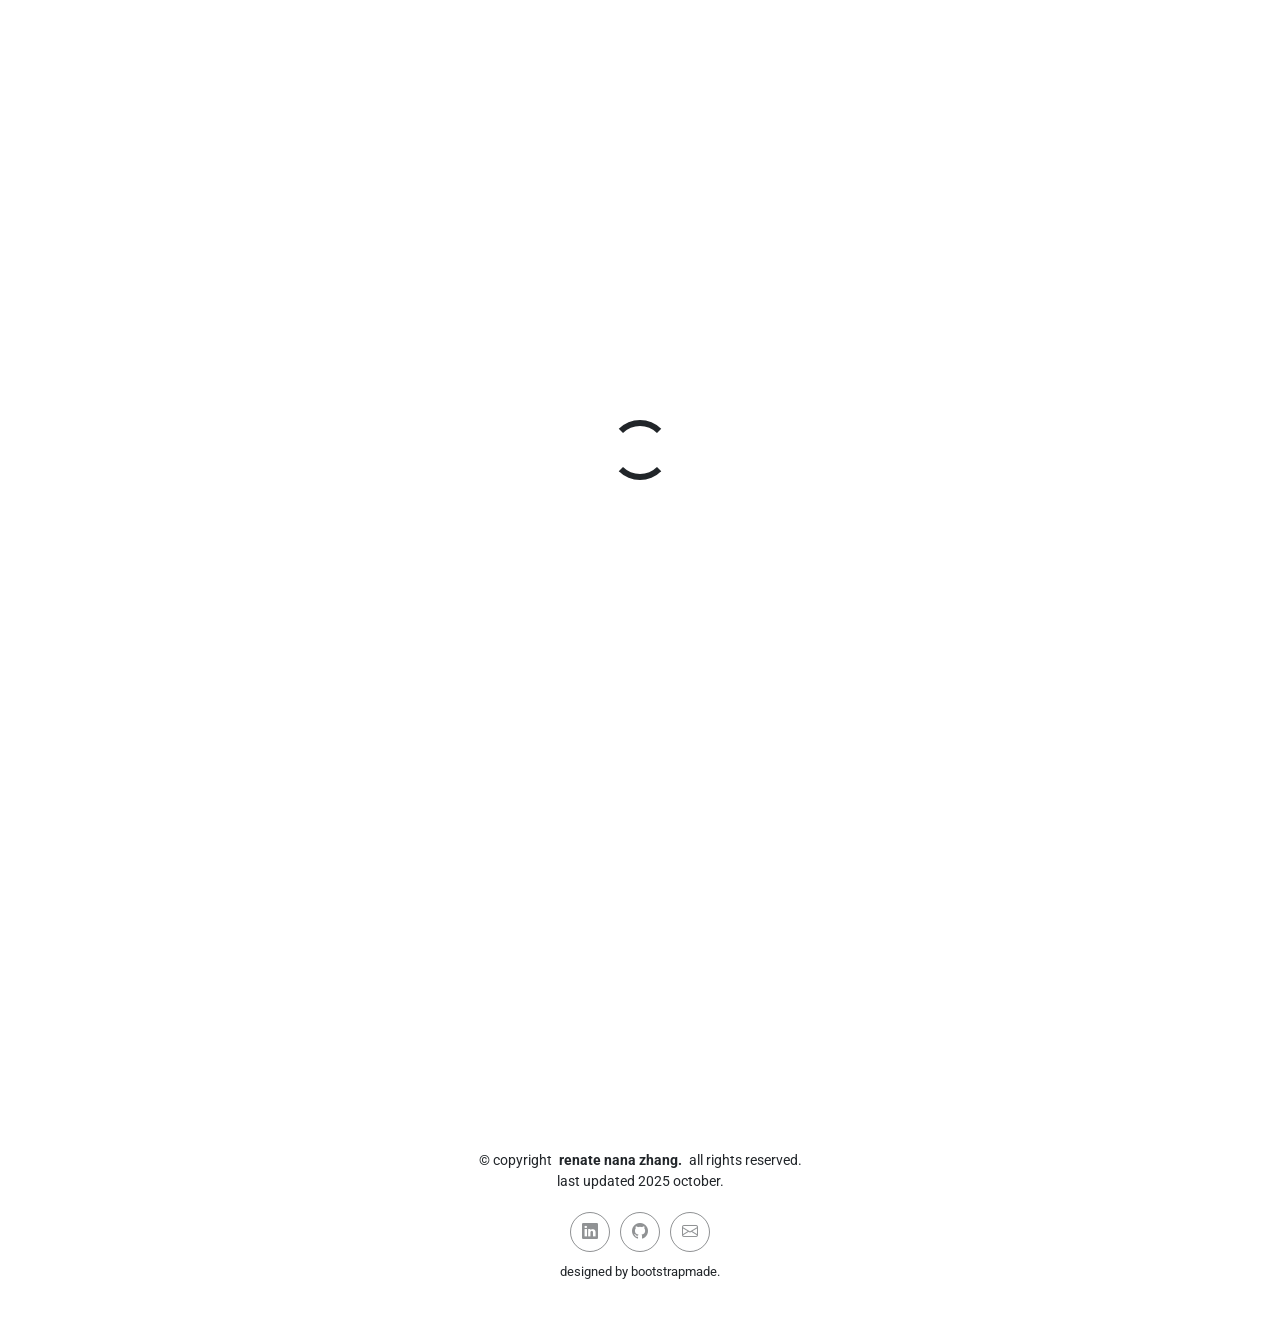
==== commit bf976c5c: "update portfolio" ====
--- a/about.html
+++ b/about.html
@@ -45,7 +45,7 @@
       <a href="index.html" class="logo d-flex align-items-center">
         <!-- Uncomment the line below if you also wish to use an image logo -->
         <img src="assets/img/logo.svg" alt="logo">
-        <h1 class="sitename">renate zhang.</h1>
+        <h1 class="sitename">renate nana zhang.</h1>
       </a>
 
       <nav id="navmenu" class="navmenu">
@@ -83,50 +83,66 @@
                   about me.
                 </h2>
                 <p class="lead">
-                  Hi, I am Renate Zhang.
-                </p>
-                <p>
-                  I am a Master of Science student of
+                  Hi, I’m Renate Nana Zhang.
+                </p>
+
+                <p>
+                  I am a Master of Science student in
                   <a href="https://informatics.tuwien.ac.at/master/media-and-human-centered-computing/" target="_blank"
-                    rel="noopener noreferrer">Media and Human-Centered Compuing </a>
+                    rel="noopener noreferrer">
+                    Media and Human-Centered Computing
+                  </a>
                   at the
-                  <a href="https://www.tuwien.at/" target="_blank" rel="noopener noreferrer">Technical University of
-                    Vienna</a>. I’m interested in virtual reality, augmented reality and human-computer interaction. 
-                </p>
+                  <a href="https://www.tuwien.at/" target="_blank" rel="noopener noreferrer">
+                    TU Wien</a>.
+                  Currently, I work as a research assistant at
+                  <a href="https://www.aalto.fi/en" target="_blank" rel="noopener noreferrer">
+                    Aalto University
+                  </a> in Helsinki, within the
+                  <a href="https://cbl.aalto.fi/" target="_blank" rel="noopener noreferrer">
+                    Computational Behavior Lab
+                  </a> led by Antti Oulasvirta.
+                </p>
+
                 <p class="mb-3">
-                  My
+                  My research interests lie at the intersection of human-computer interaction, augmented reality, and
+                  virtual reality.
+                  I first explored these topics in my
                   <a href="./assets/pdf/bachelor_thesis.pdf" download="bachelor_thesis_zhang" target="_blank"
-                    rel="noopener noreferrer">bachelor's thesis </a>
-                  explores the use of different locomotion techniques in virtual reality, such as walking, steering and
+                    rel="noopener noreferrer">
+                    bachelor’s thesis</a>, where I explored different locomotion techniques in VR, including walking, steering, and
                   teleportation.
-                  Currently, I am working on my master's thesis
+                  I am now completing my master’s thesis,
                   <a href="https://www.vr.tuwien.ac.at/topics/immersive-real-time-language-translator-for-augmented-reality/"
-                    target="_blank" rel="noopener noreferrer">"Immersive Real-Time Language Translator for Augmented
-                    Reality"</a>.
-                </p>
-                <p>
-                  Email: 
+                    target="_blank" rel="noopener noreferrer">
+                    “Immersive Real-Time Language Translator for Augmented Reality”</a>, at the
+                  <a href="https://www.vr.tuwien.ac.at/" target="_blank" rel="noopener noreferrer">
+                    Virtual and Augmented Reality Institute
+                  </a> of TU Wien.
+                </p>
+
+                <p>
+                  Email:
                   <u>
-                    <a href="mailto: renate.zhang@outlook.com"
-                    target="_blank" rel="noopener noreferrer">renate.zhang@outlook.com</a>
+                    <a href="mailto: renate.zhang@outlook.com" target="_blank"
+                      rel="noopener noreferrer">renate.zhang@outlook.com</a>
                   </u>
                 </p>
                 <p>
-                  LinkedIn: 
+                  LinkedIn:
                   <u>
-                    <a href="https://www.linkedin.com/in/renate-zhang/"
-                    target="_blank" rel="noopener noreferrer">Renate Zhang</a>
+                    <a href="https://www.linkedin.com/in/renate-zhang/" target="_blank" rel="noopener noreferrer">Renate
+                      Zhang</a>
                   </u>
                 </p>
                 <p>
-                  GitHub: 
+                  GitHub:
                   <u>
-                    <a href="https://github.com/basicasian"
-                    target="_blank" rel="noopener noreferrer">basicasian</a>
+                    <a href="https://github.com/basicasian" target="_blank" rel="noopener noreferrer">basicasian</a>
                   </u>
-                 </p>
+                </p>
                 <p class="mt-5">
-                  <a href="./assets/pdf/cv_zhang.pdf" download="cv_zhang" target="_blank" rel="noopener noreferrer"
+                  <a href="./assets/pdf/cv_zhang_2025.pdf" download="cv_zhang" target="_blank" rel="noopener noreferrer"
                     class="btn-get-started">full resume</a>
                 </p>
               </div>
@@ -143,8 +159,9 @@
 
     <div class="container">
       <div class="copyright text-center ">
-        <p>© <span>copyright</span> <strong class="px-1 sitename">renate zhang.</strong> <span>all rights
+        <p>© <span>copyright</span> <strong class="px-1 sitename">renate nana zhang.</strong> <span>all rights
             reserved.</span></p>
+        <p>last updated 2025 october.</p>
       </div>
       <div class="social-links d-flex justify-content-center">
         <a href="https://www.linkedin.com/in/renate-zhang/"><i class="bi bi-linkedin"></i></a>
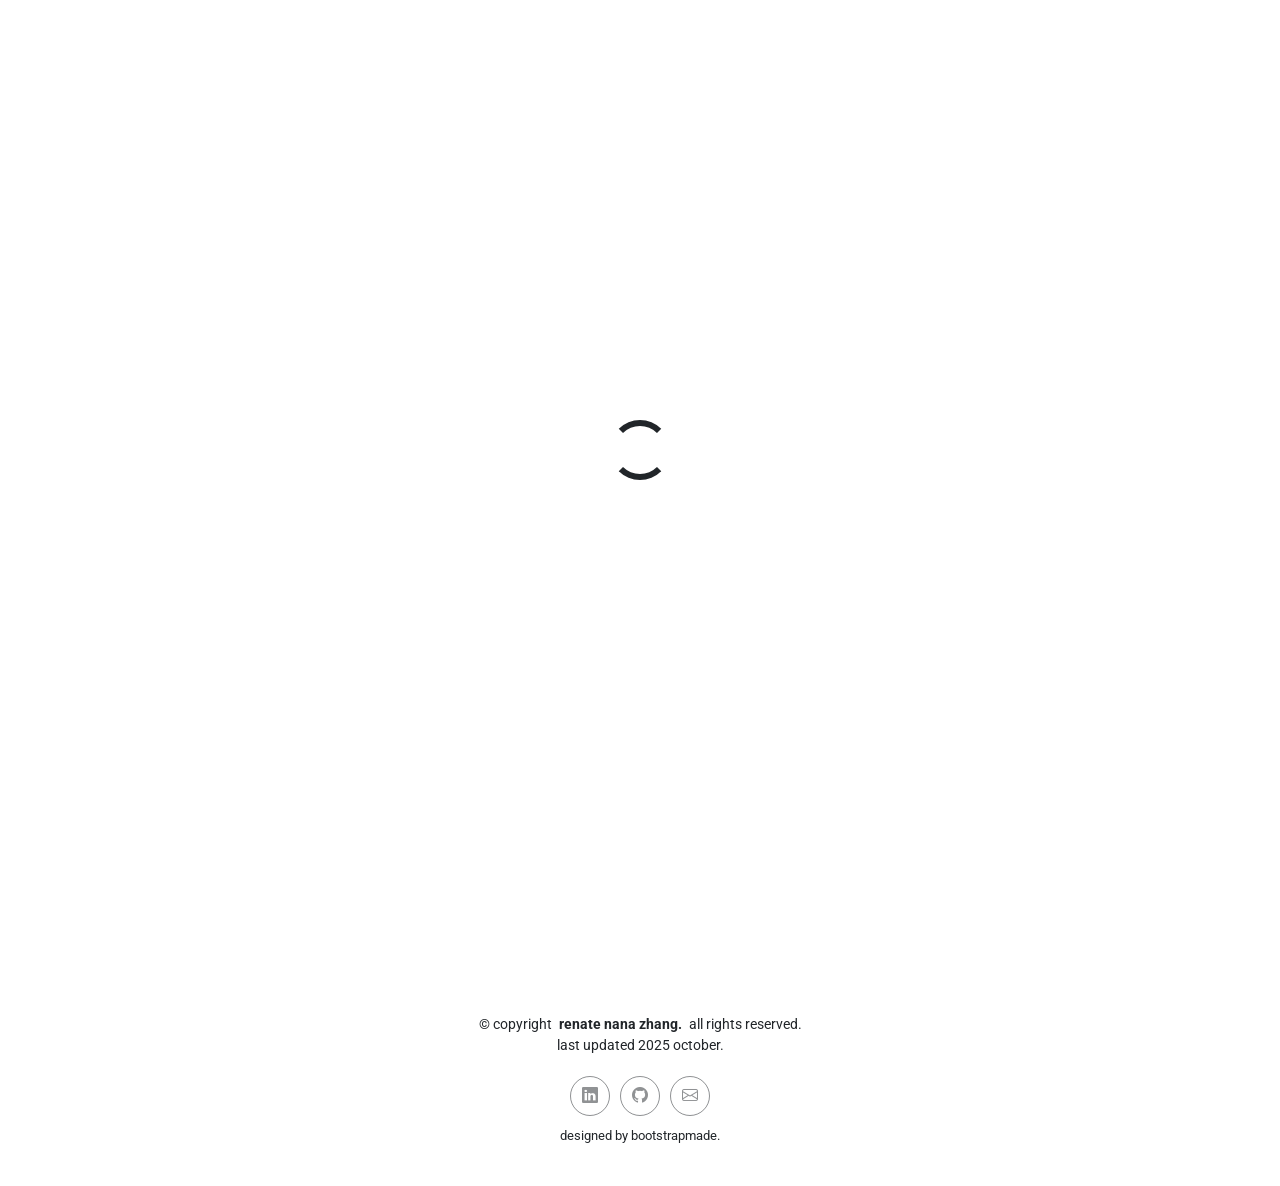
==== commit c36be8e1: "update about" ====
--- a/about.html
+++ b/about.html
@@ -76,7 +76,7 @@
               </div>
             </div>
 
-            <div class="offset-md-0 offset-lg-1 col-sm-12 col-md-5 col-lg-5 col-xl-4" data-aos="fade-up">
+            <div class="offset-md-0 col-sm-12 col-md-5 col-lg-5 col-xl-5" data-aos="fade-up">
               <div class="px-3">
                 <span class="content-subtitle"></span>
                 <h2 class="content-title text-start">
@@ -110,14 +110,15 @@
                   I first explored these topics in my
                   <a href="./assets/pdf/bachelor_thesis.pdf" download="bachelor_thesis_zhang" target="_blank"
                     rel="noopener noreferrer">
-                    bachelor’s thesis</a>, where I explored different locomotion techniques in VR, including walking, steering, and
+                    bachelor’s thesis</a>, where I investigated different locomotion techniques in VR, including walking, steering, and
                   teleportation.
+                  <br>
                   I am now completing my master’s thesis,
                   <a href="https://www.vr.tuwien.ac.at/topics/immersive-real-time-language-translator-for-augmented-reality/"
                     target="_blank" rel="noopener noreferrer">
                     “Immersive Real-Time Language Translator for Augmented Reality”</a>, at the
                   <a href="https://www.vr.tuwien.ac.at/" target="_blank" rel="noopener noreferrer">
-                    Virtual and Augmented Reality Institute
+                    Virtual and Augmented Reality Research Unit
                   </a> of TU Wien.
                 </p>
 
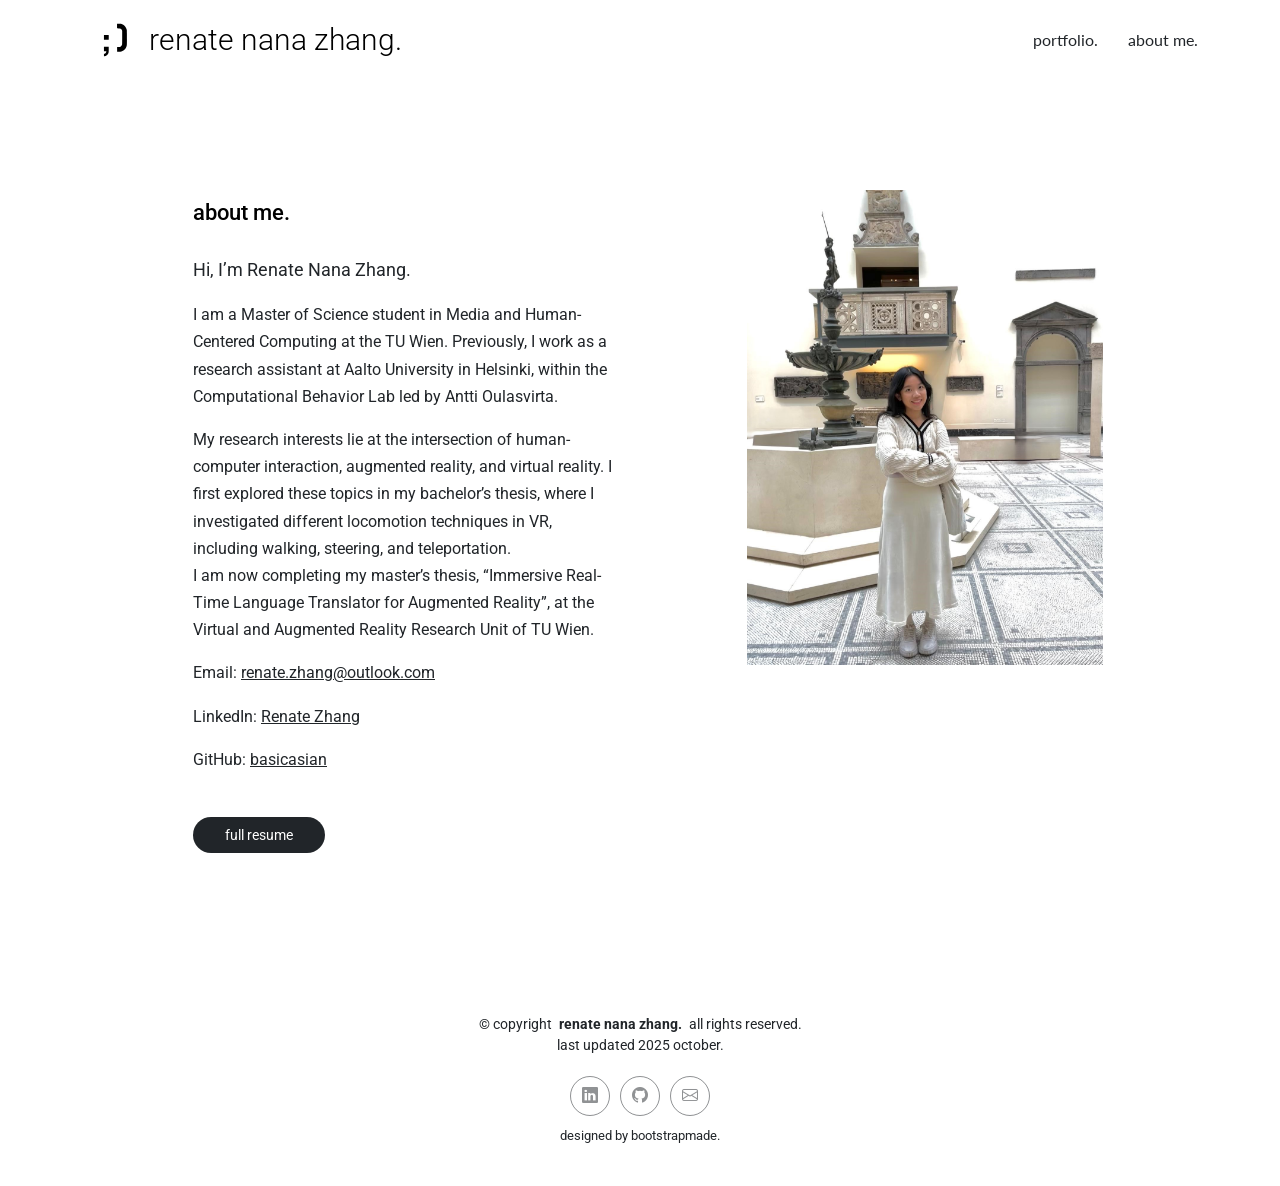
==== commit 2c2f5e72: "added new projects" ====
--- a/about.html
+++ b/about.html
@@ -95,7 +95,7 @@
                   at the
                   <a href="https://www.tuwien.at/" target="_blank" rel="noopener noreferrer">
                     TU Wien</a>.
-                  Currently, I work as a research assistant at
+                  Previously, I work as a research assistant at
                   <a href="https://www.aalto.fi/en" target="_blank" rel="noopener noreferrer">
                     Aalto University
                   </a> in Helsinki, within the
@@ -143,7 +143,7 @@
                   </u>
                 </p>
                 <p class="mt-5">
-                  <a href="./assets/pdf/cv_zhang_2025.pdf" download="cv_zhang" target="_blank" rel="noopener noreferrer"
+                  <a href="./assets/pdf/cv_zhang2025.pdf" download="cv_zhang" target="_blank" rel="noopener noreferrer"
                     class="btn-get-started">full resume</a>
                 </p>
               </div>
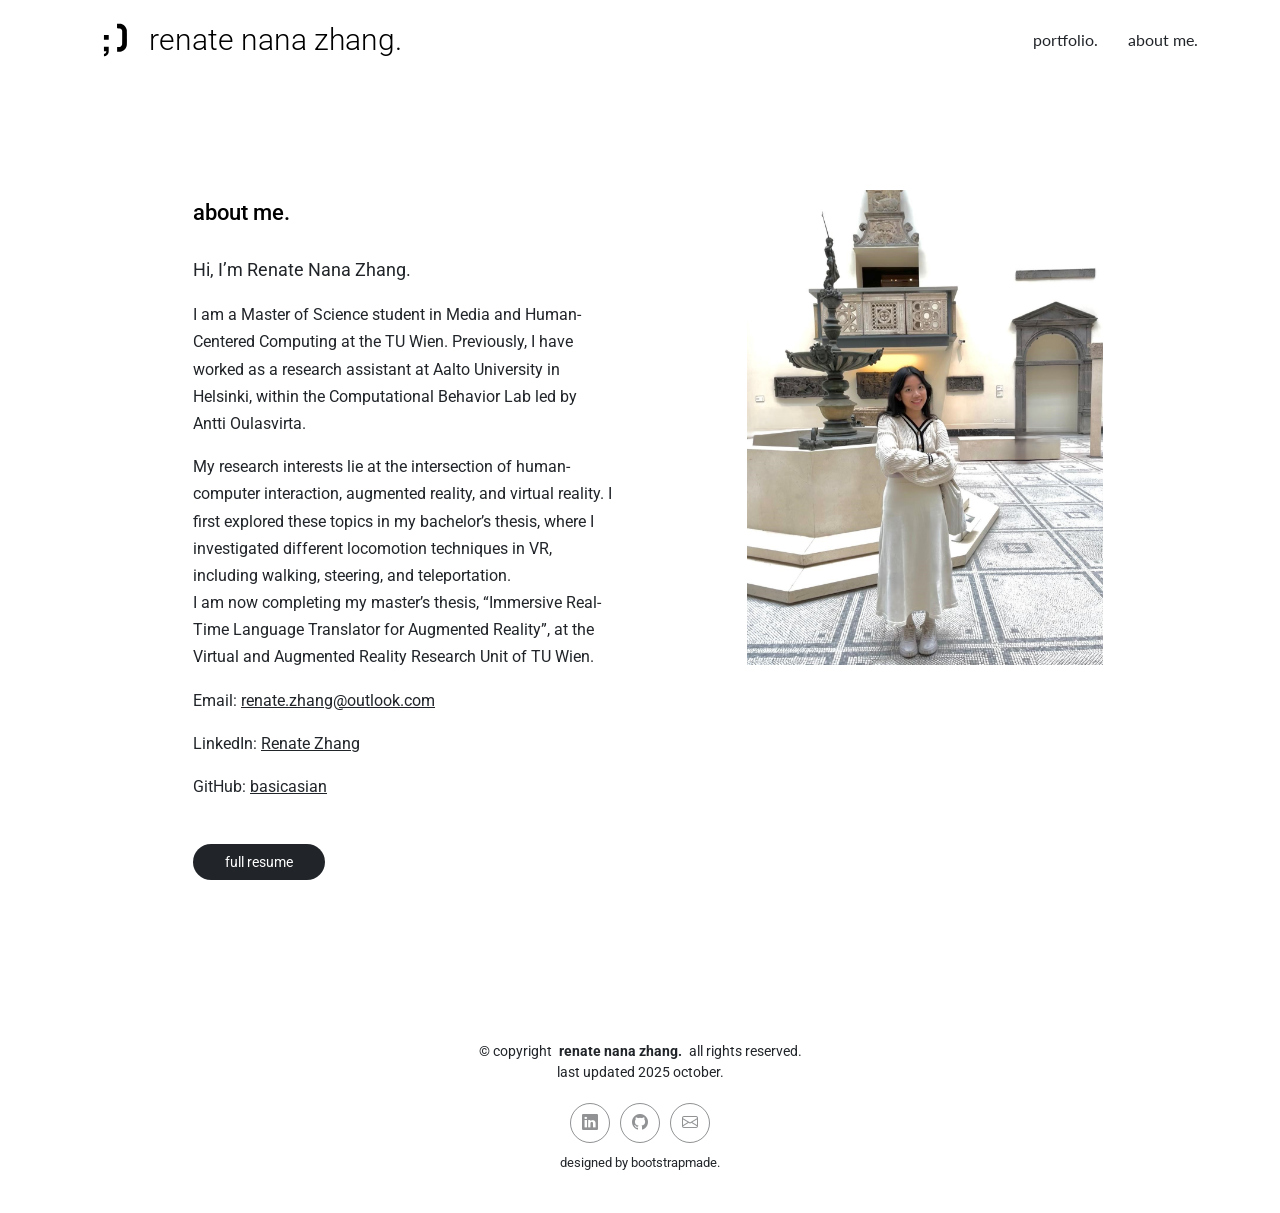
==== commit 482ad3a0: "Update about.html" ====
--- a/about.html
+++ b/about.html
@@ -95,7 +95,7 @@
                   at the
                   <a href="https://www.tuwien.at/" target="_blank" rel="noopener noreferrer">
                     TU Wien</a>.
-                  Previously, I work as a research assistant at
+                  Previously, I have worked as a research assistant at
                   <a href="https://www.aalto.fi/en" target="_blank" rel="noopener noreferrer">
                     Aalto University
                   </a> in Helsinki, within the
@@ -139,7 +139,7 @@
                 <p>
                   GitHub:
                   <u>
-                    <a href="https://github.com/basicasian" target="_blank" rel="noopener noreferrer">basicasian</a>
+                    <a href="https://github.com/renatezhang" target="_blank" rel="noopener noreferrer">basicasian</a>
                   </u>
                 </p>
                 <p class="mt-5">
